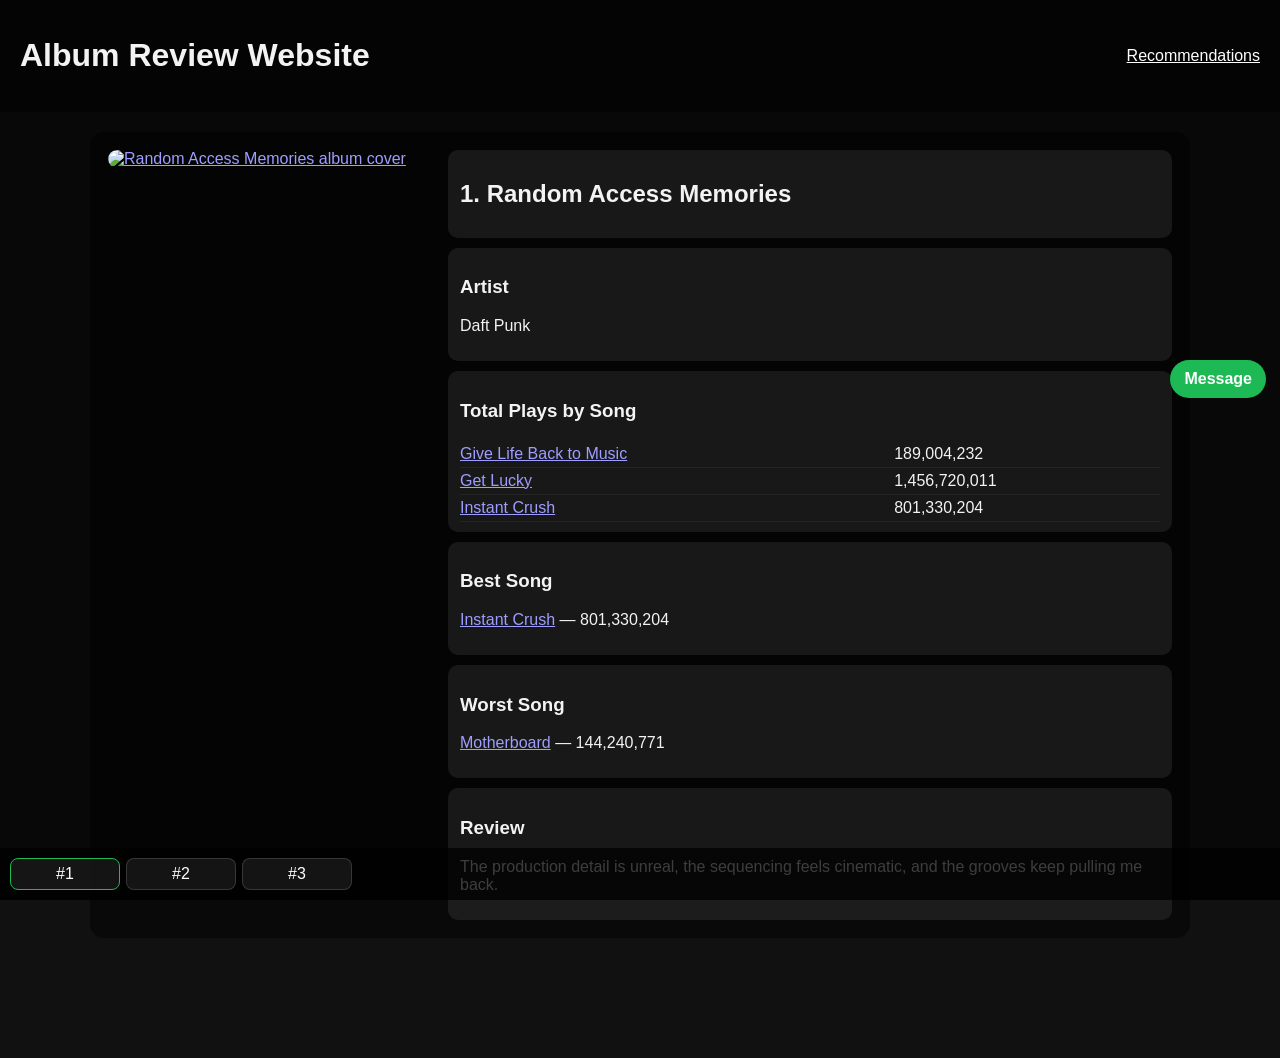
==== index.html @ a33fdcab "Implement static album review and recommendation experience Co-authored-by: IlliterateB <107432523+I" ====
<!doctype html>
<html lang="en">
  <head>
    <meta charset="UTF-8" />
    <meta name="viewport" content="width=device-width, initial-scale=1.0" />
    <title>Album Review Website</title>
    <link rel="stylesheet" href="./styles.css" />
  </head>
  <body>
    <div id="album-background" class="album-background"></div>
    <div class="page-overlay"></div>

    <header class="site-header">
      <h1>Album Review Website</h1>
      <nav>
        <a href="./recommendations.html">Recommendations</a>
      </nav>
    </header>

    <main class="main-content">
      <section id="album-view" class="album-view"></section>
    </main>

    <section id="album-slider" class="album-slider" aria-label="Album rank slider"></section>

    <button id="message-toggle" class="message-toggle" aria-label="Open message and comments panel">Message</button>
    <aside id="message-panel" class="message-panel hidden">
      <button id="panel-close" class="panel-close" aria-label="Close message panel">×</button>
      <h2>Sign In &amp; Comments</h2>
      <div id="auth-area"></div>
      <hr />
      <div id="comments-area"></div>
    </aside>

    <script src="./app.js"></script>
  </body>
</html>
---- styles.css ----
:root {
  color-scheme: dark;
  --bg: #111;
  --panel: rgba(12, 12, 12, 0.9);
  --card: rgba(255, 255, 255, 0.08);
  --text: #f3f3f3;
  --muted: #bdbdbd;
  --accent: #1db954;
}

* {
  box-sizing: border-box;
}

body {
  margin: 0;
  font-family: Arial, Helvetica, sans-serif;
  color: var(--text);
  background: var(--bg);
  min-height: 100vh;
}

.album-background {
  position: fixed;
  inset: 0;
  background-size: cover;
  background-position: center;
  transform: scale(1.1);
  filter: blur(28px) saturate(1.2);
  z-index: -3;
}

.page-overlay {
  position: fixed;
  inset: 0;
  background: rgba(0, 0, 0, 0.55);
  z-index: -2;
}

.site-header {
  display: flex;
  justify-content: space-between;
  align-items: center;
  gap: 12px;
  padding: 16px 20px;
  background: rgba(0, 0, 0, 0.4);
  position: sticky;
  top: 0;
  backdrop-filter: blur(8px);
}

.site-header a {
  color: #fff;
}

.main-content {
  padding: 20px;
  padding-bottom: 120px;
}

.album-view {
  max-width: 1100px;
  margin: 0 auto;
  background: rgba(0, 0, 0, 0.45);
  border-radius: 14px;
  padding: 18px;
  display: grid;
  grid-template-columns: 320px 1fr;
  gap: 20px;
}

.album-cover-link img {
  width: 100%;
  border-radius: 12px;
  display: block;
}

.meta-sections {
  display: grid;
  gap: 10px;
}

.section-card {
  background: var(--card);
  border-radius: 10px;
  padding: 10px 12px;
}

.song-table {
  width: 100%;
  border-collapse: collapse;
}

.song-table td {
  padding: 4px 0;
  border-bottom: 1px solid rgba(255, 255, 255, 0.06);
}

.album-slider {
  position: fixed;
  left: 0;
  right: 0;
  bottom: 0;
  padding: 10px;
  display: flex;
  gap: 6px;
  background: rgba(0, 0, 0, 0.75);
  overflow-x: auto;
  z-index: 5;
}

.slider-segment {
  min-width: 110px;
  border: 1px solid rgba(255, 255, 255, 0.15);
  background: rgba(255, 255, 255, 0.08);
  color: #fff;
  border-radius: 8px;
  padding: 6px;
  cursor: pointer;
  position: relative;
}

.slider-segment.active {
  border-color: var(--accent);
}

.hover-preview {
  display: none;
  position: absolute;
  bottom: 100%;
  left: 0;
  width: 220px;
  background: #161616;
  border: 1px solid rgba(255, 255, 255, 0.15);
  border-radius: 8px;
  padding: 8px;
}

.hover-preview img {
  width: 100%;
  border-radius: 6px;
}

.slider-segment:hover .hover-preview {
  display: block;
}

.message-toggle {
  position: fixed;
  right: 14px;
  top: 40%;
  z-index: 10;
  border: none;
  border-radius: 999px;
  padding: 10px 14px;
  background: var(--accent);
  color: #fff;
  font-weight: 700;
  cursor: pointer;
}

.message-panel {
  position: fixed;
  top: 0;
  right: 0;
  width: min(390px, 100%);
  height: 100vh;
  background: var(--panel);
  padding: 16px;
  z-index: 20;
  overflow-y: auto;
  border-left: 1px solid rgba(255, 255, 255, 0.12);
}

.message-panel.hidden {
  display: none;
}

.panel-close {
  float: right;
  border: none;
  background: transparent;
  color: #fff;
  font-size: 24px;
  cursor: pointer;
}

input,
textarea,
button {
  font: inherit;
}

input,
textarea {
  width: 100%;
  background: rgba(255, 255, 255, 0.08);
  border: 1px solid rgba(255, 255, 255, 0.2);
  color: #fff;
  border-radius: 8px;
  padding: 8px;
}

button.primary {
  background: var(--accent);
  border: none;
  color: #fff;
  padding: 8px 12px;
  border-radius: 8px;
  cursor: pointer;
}

.recommendations-layout {
  display: grid;
  grid-template-columns: minmax(260px, 420px) 1fr;
  gap: 20px;
  padding: 20px;
}

.recommend-search-results,
#recommend-list {
  display: grid;
  gap: 10px;
  margin-top: 12px;
}

.recommend-result,
.recommend-entry {
  background: var(--card);
  border-radius: 10px;
  padding: 10px;
  display: grid;
  grid-template-columns: 60px 1fr auto;
  gap: 10px;
  align-items: center;
}

.recommend-result img,
.recommend-entry img {
  width: 60px;
  border-radius: 6px;
}

.recommend-bar-wrap {
  width: 180px;
  height: 14px;
  background: rgba(255, 255, 255, 0.08);
  border-radius: 999px;
  overflow: hidden;
}

.recommend-bar {
  height: 100%;
  border-radius: 999px;
  background: rgb(60, 120, 60);
}

#recommend-dialog::backdrop {
  background: rgba(0, 0, 0, 0.6);
}

.recommend-dialog-content {
  min-width: min(92vw, 380px);
}

@media (max-width: 900px) {
  .album-view,
  .recommendations-layout {
    grid-template-columns: 1fr;
  }
}
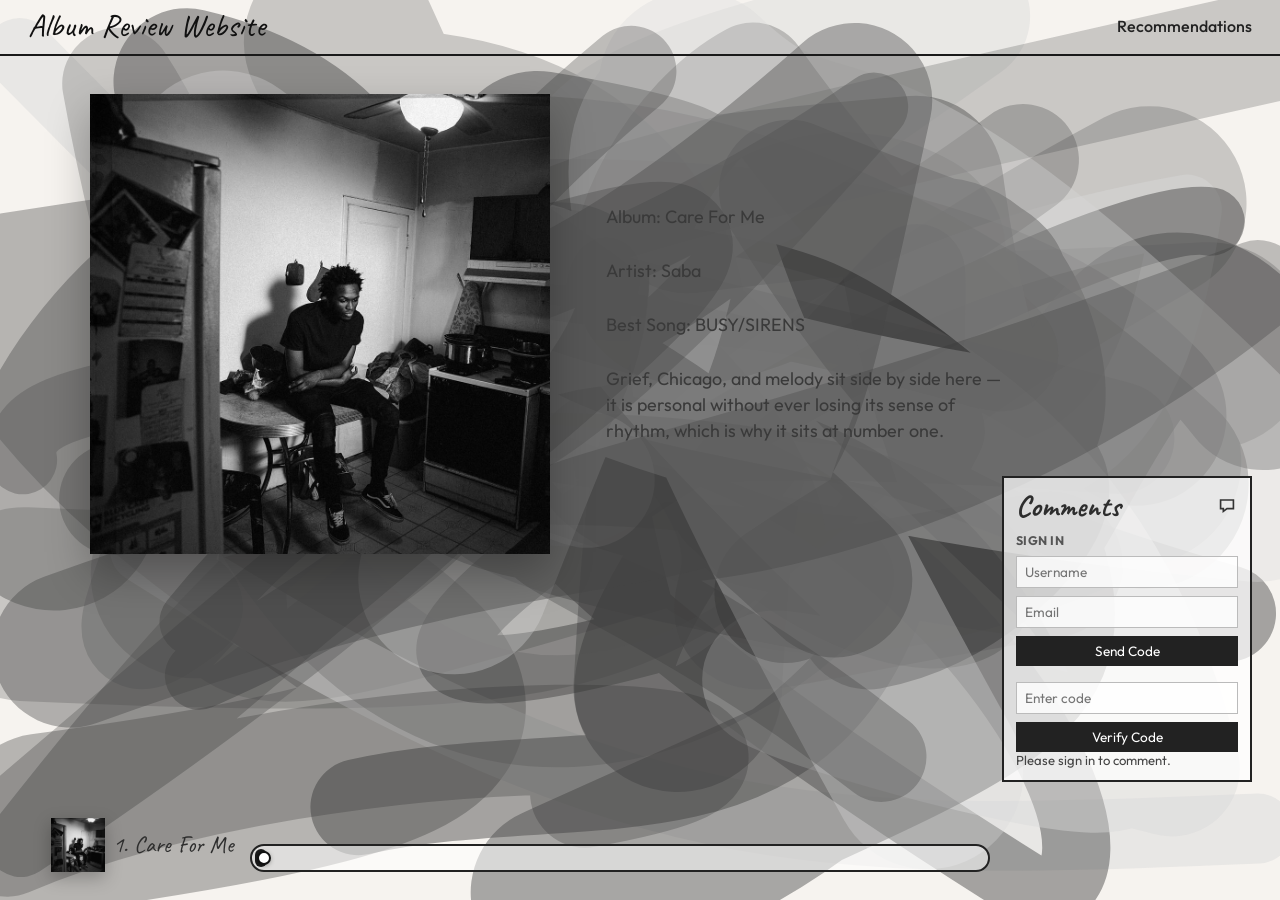
==== commit a2f18001: "Cursor AI changed the main page to fit a given image, grabbed the album covers and saved them locall" ====
--- a/index.html
+++ b/index.html
@@ -4,33 +4,47 @@
     <meta charset="UTF-8" />
     <meta name="viewport" content="width=device-width, initial-scale=1.0" />
     <title>Album Review Website</title>
+    <link rel="preconnect" href="https://fonts.googleapis.com" />
+    <link rel="preconnect" href="https://fonts.gstatic.com" crossorigin />
+    <link
+      href="https://fonts.googleapis.com/css2?family=Caveat:wght@500;700&family=Outfit:wght@300;400;500;600&display=swap"
+      rel="stylesheet"
+    />
     <link rel="stylesheet" href="./styles.css" />
   </head>
-  <body>
-    <div id="album-background" class="album-background"></div>
-    <div class="page-overlay"></div>
+  <body class="review-page">
+    <canvas id="swirl-canvas" class="swirl-canvas" aria-hidden="true"></canvas>
 
-    <header class="site-header">
-      <h1>Album Review Website</h1>
+    <header class="site-header url-bar">
+      <p class="url-label">Album Review Website</p>
       <nav>
         <a href="./recommendations.html">Recommendations</a>
       </nav>
     </header>
 
-    <main class="main-content">
+    <main class="album-stage">
       <section id="album-view" class="album-view"></section>
     </main>
 
-    <section id="album-slider" class="album-slider" aria-label="Album rank slider"></section>
-
-    <button id="message-toggle" class="message-toggle" aria-label="Open message and comments panel">Message</button>
-    <aside id="message-panel" class="message-panel hidden">
-      <button id="panel-close" class="panel-close" aria-label="Close message panel">×</button>
-      <h2>Sign In &amp; Comments</h2>
+    <aside id="comments-dock" class="comments-dock">
+      <div class="comments-heading">
+        <h2>Comments</h2>
+        <span class="comments-icon" aria-hidden="true">
+          <svg viewBox="0 0 24 24" width="22" height="22">
+            <path
+              fill="none"
+              stroke="currentColor"
+              stroke-width="1.8"
+              d="M5 6.5h14v9.5H12l-4 3v-3H5V6.5z"
+            />
+          </svg>
+        </span>
+      </div>
       <div id="auth-area"></div>
-      <hr />
       <div id="comments-area"></div>
     </aside>
+
+    <section id="album-slider" class="player-bar" aria-label="Album rank slider"></section>
 
     <script src="./app.js"></script>
   </body>
--- a/styles.css
+++ b/styles.css
@@ -20,6 +20,22 @@
   min-height: 100vh;
 }
 
+.site-header {
+  display: flex;
+  justify-content: space-between;
+  align-items: center;
+  gap: 12px;
+  padding: 16px 20px;
+  background: rgba(0, 0, 0, 0.4);
+  position: sticky;
+  top: 0;
+  backdrop-filter: blur(8px);
+}
+
+.site-header a {
+  color: #fff;
+}
+
 .album-background {
   position: fixed;
   inset: 0;
@@ -37,55 +53,11 @@
   z-index: -2;
 }
 
-.site-header {
-  display: flex;
-  justify-content: space-between;
-  align-items: center;
-  gap: 12px;
-  padding: 16px 20px;
-  background: rgba(0, 0, 0, 0.4);
-  position: sticky;
-  top: 0;
-  backdrop-filter: blur(8px);
-}
-
-.site-header a {
-  color: #fff;
-}
-
 .main-content {
   padding: 20px;
   padding-bottom: 120px;
 }
 
-.album-view {
-  max-width: 1100px;
-  margin: 0 auto;
-  background: rgba(0, 0, 0, 0.45);
-  border-radius: 14px;
-  padding: 18px;
-  display: grid;
-  grid-template-columns: 320px 1fr;
-  gap: 20px;
-}
-
-.album-cover-link img {
-  width: 100%;
-  border-radius: 12px;
-  display: block;
-}
-
-.meta-sections {
-  display: grid;
-  gap: 10px;
-}
-
-.section-card {
-  background: var(--card);
-  border-radius: 10px;
-  padding: 10px 12px;
-}
-
 .song-table {
   width: 100%;
   border-collapse: collapse;
@@ -94,95 +66,6 @@
 .song-table td {
   padding: 4px 0;
   border-bottom: 1px solid rgba(255, 255, 255, 0.06);
-}
-
-.album-slider {
-  position: fixed;
-  left: 0;
-  right: 0;
-  bottom: 0;
-  padding: 10px;
-  display: flex;
-  gap: 6px;
-  background: rgba(0, 0, 0, 0.75);
-  overflow-x: auto;
-  z-index: 5;
-}
-
-.slider-segment {
-  min-width: 110px;
-  border: 1px solid rgba(255, 255, 255, 0.15);
-  background: rgba(255, 255, 255, 0.08);
-  color: #fff;
-  border-radius: 8px;
-  padding: 6px;
-  cursor: pointer;
-  position: relative;
-}
-
-.slider-segment.active {
-  border-color: var(--accent);
-}
-
-.hover-preview {
-  display: none;
-  position: absolute;
-  bottom: 100%;
-  left: 0;
-  width: 220px;
-  background: #161616;
-  border: 1px solid rgba(255, 255, 255, 0.15);
-  border-radius: 8px;
-  padding: 8px;
-}
-
-.hover-preview img {
-  width: 100%;
-  border-radius: 6px;
-}
-
-.slider-segment:hover .hover-preview {
-  display: block;
-}
-
-.message-toggle {
-  position: fixed;
-  right: 14px;
-  top: 40%;
-  z-index: 10;
-  border: none;
-  border-radius: 999px;
-  padding: 10px 14px;
-  background: var(--accent);
-  color: #fff;
-  font-weight: 700;
-  cursor: pointer;
-}
-
-.message-panel {
-  position: fixed;
-  top: 0;
-  right: 0;
-  width: min(390px, 100%);
-  height: 100vh;
-  background: var(--panel);
-  padding: 16px;
-  z-index: 20;
-  overflow-y: auto;
-  border-left: 1px solid rgba(255, 255, 255, 0.12);
-}
-
-.message-panel.hidden {
-  display: none;
-}
-
-.panel-close {
-  float: right;
-  border: none;
-  background: transparent;
-  color: #fff;
-  font-size: 24px;
-  cursor: pointer;
 }
 
 input,
@@ -263,9 +146,316 @@
   min-width: min(92vw, 380px);
 }
 
+/* --- Main review page (wireframe layout) --- */
+
+body.review-page {
+  color-scheme: light;
+  font-family: "Outfit", Arial, sans-serif;
+  color: #2d2d2d;
+  background: #f6f3ef;
+  min-height: 100vh;
+  overflow-x: hidden;
+}
+
+.swirl-canvas {
+  position: fixed;
+  inset: 0;
+  width: 100%;
+  height: 100%;
+  z-index: 0;
+  pointer-events: none;
+}
+
+.review-page .url-bar {
+  position: relative;
+  z-index: 2;
+  background: transparent;
+  backdrop-filter: none;
+  border-bottom: 2px solid #1a1a1a;
+  padding: 10px 28px 12px;
+}
+
+.review-page .url-label {
+  margin: 0;
+  font-family: "Caveat", cursive;
+  font-size: 2rem;
+  line-height: 1;
+  color: #111;
+}
+
+.review-page .site-header a {
+  color: #222;
+  font-weight: 500;
+  text-decoration: none;
+  border-bottom: 1px solid transparent;
+}
+
+.review-page .site-header a:hover {
+  border-bottom-color: #222;
+}
+
+.album-stage {
+  position: relative;
+  z-index: 1;
+  min-height: calc(100vh - 220px);
+  display: flex;
+  align-items: center;
+  justify-content: center;
+  padding: 36px 7% 180px;
+}
+
+.review-page .album-view {
+  width: min(1100px, 100%);
+  display: grid;
+  grid-template-columns: minmax(260px, 460px) minmax(240px, 1fr);
+  gap: 56px;
+  align-items: center;
+  background: transparent;
+  padding: 0;
+  margin: 0;
+}
+
+.album-cover-link {
+  display: block;
+}
+
+.album-cover-link img {
+  width: 100%;
+  display: block;
+  box-shadow: 0 18px 40px rgba(0, 0, 0, 0.28);
+}
+
+.album-copy {
+  display: grid;
+  gap: 28px;
+  color: #3a3a3a;
+  font-size: 1.12rem;
+  font-weight: 400;
+  line-height: 1.45;
+}
+
+.album-copy p {
+  margin: 0;
+}
+
+.album-copy a {
+  color: inherit;
+  text-decoration: none;
+}
+
+.album-copy a:hover {
+  text-decoration: underline;
+}
+
+.album-review {
+  max-width: 34ch;
+}
+
+.comments-dock {
+  position: fixed;
+  right: 28px;
+  bottom: 118px;
+  z-index: 4;
+  width: min(250px, calc(100vw - 32px));
+  border: 2px solid #222;
+  background: rgba(255, 255, 255, 0.72);
+  padding: 10px 12px 12px;
+  max-height: min(48vh, 420px);
+  overflow: auto;
+}
+
+.comments-heading {
+  display: flex;
+  align-items: center;
+  justify-content: space-between;
+  gap: 8px;
+  margin-bottom: 8px;
+}
+
+.comments-heading h2 {
+  margin: 0;
+  font-family: "Caveat", cursive;
+  font-size: 1.85rem;
+  font-weight: 700;
+}
+
+.comments-icon {
+  color: #333;
+}
+
+.review-page #auth-area,
+.review-page #comments-area {
+  display: grid;
+  gap: 8px;
+}
+
+.review-page #auth-area h3,
+.review-page #comments-area h3 {
+  margin: 0;
+  font-size: 0.78rem;
+  letter-spacing: 0.04em;
+  text-transform: uppercase;
+  color: #555;
+}
+
+.review-page input,
+.review-page textarea {
+  background: rgba(255, 255, 255, 0.8);
+  border: 1px solid #bbb;
+  color: #222;
+  border-radius: 0;
+  padding: 6px 8px;
+  font-size: 0.85rem;
+}
+
+.review-page button.primary,
+.review-page #sign-out {
+  background: #222;
+  color: #fff;
+  border: none;
+  border-radius: 0;
+  padding: 6px 10px;
+  cursor: pointer;
+  font-size: 0.85rem;
+}
+
+.review-page #auth-note,
+.review-page #comments-area p {
+  margin: 0;
+  font-size: 0.82rem;
+  color: #444;
+}
+
+.comment-item {
+  margin: 10px 0 12px;
+}
+
+.comment-item strong {
+  display: block;
+  font-family: "Caveat", cursive;
+  font-size: 1.25rem;
+  font-weight: 700;
+}
+
+.comment-item p {
+  margin: 2px 0 0;
+  border-bottom: 1px solid #777;
+  min-height: 1.1em;
+  font-size: 0.82rem;
+  color: #555;
+}
+
+.player-bar {
+  position: fixed;
+  left: 4%;
+  right: 290px;
+  bottom: 28px;
+  z-index: 5;
+  display: grid;
+  grid-template-columns: auto 1fr;
+  gap: 14px 16px;
+  align-items: end;
+}
+
+.player-now {
+  display: grid;
+  grid-template-columns: 54px 1fr;
+  gap: 8px;
+  align-items: center;
+}
+
+.player-now img {
+  width: 54px;
+  height: 54px;
+  object-fit: cover;
+  box-shadow: 0 6px 16px rgba(0, 0, 0, 0.25);
+}
+
+.player-now p {
+  margin: 0;
+  font-family: "Caveat", cursive;
+  font-size: 1.45rem;
+  line-height: 1.1;
+}
+
+.player-track-wrap {
+  position: relative;
+  padding-top: 8px;
+}
+
+.player-track {
+  position: relative;
+  height: 28px;
+  border: 2px solid #222;
+  border-radius: 999px;
+  background: rgba(255, 255, 255, 0.55);
+  cursor: pointer;
+}
+
+.player-fill {
+  position: absolute;
+  inset: 3px auto 3px 3px;
+  border-radius: 999px;
+  background: #1a1a1a;
+}
+
+.player-knob {
+  position: absolute;
+  top: 50%;
+  width: 14px;
+  height: 14px;
+  border-radius: 50%;
+  background: #fff;
+  border: 2px solid #111;
+  transform: translate(-50%, -50%);
+  box-shadow: 0 1px 4px rgba(0, 0, 0, 0.3);
+}
+
+.player-preview {
+  display: none;
+  position: absolute;
+  bottom: calc(100% + 10px);
+  width: 180px;
+  background: rgba(255, 255, 255, 0.94);
+  border: 1px solid #222;
+  padding: 8px;
+  pointer-events: none;
+}
+
+.player-preview.visible {
+  display: block;
+}
+
+.player-preview img {
+  width: 100%;
+  display: block;
+}
+
+.player-preview strong,
+.player-preview span {
+  display: block;
+}
+
 @media (max-width: 900px) {
   .album-view,
+  .review-page .album-view,
   .recommendations-layout {
     grid-template-columns: 1fr;
   }
-}
+
+  .album-stage {
+    padding: 24px 6% 260px;
+  }
+
+  .player-bar {
+    left: 16px;
+    right: 16px;
+    bottom: 16px;
+    grid-template-columns: 1fr;
+  }
+
+  .comments-dock {
+    right: 16px;
+    bottom: 150px;
+  }
+}
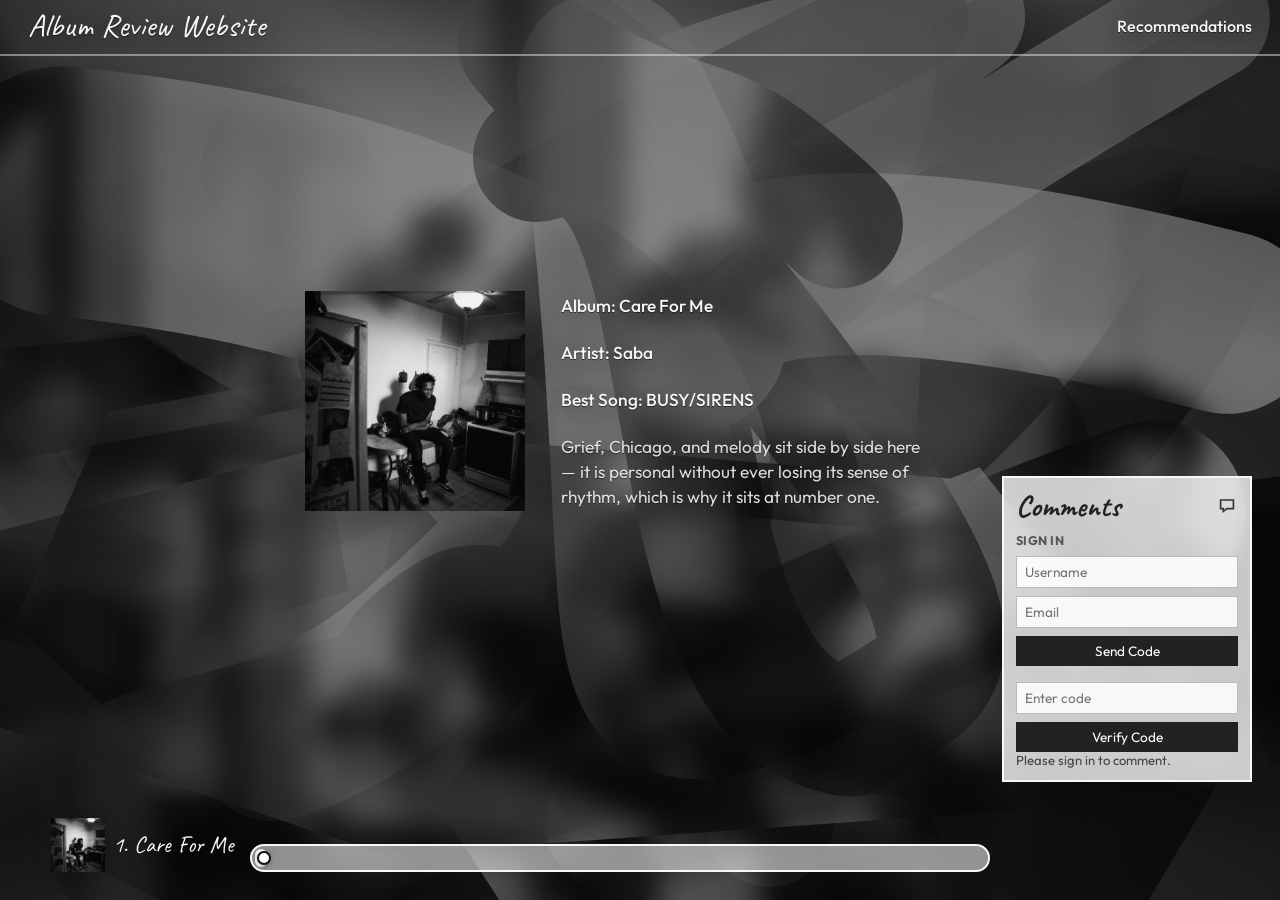
==== commit 2a6bec6d: "Made the album cover a more reasonable size, and made the background look better and has different s" ====
--- a/index.html
+++ b/index.html
@@ -13,7 +13,11 @@
     <link rel="stylesheet" href="./styles.css" />
   </head>
   <body class="review-page">
-    <canvas id="swirl-canvas" class="swirl-canvas" aria-hidden="true"></canvas>
+    <div class="bg-stack" aria-hidden="true">
+      <canvas id="swirl-canvas-a" class="swirl-canvas is-active"></canvas>
+      <canvas id="swirl-canvas-b" class="swirl-canvas"></canvas>
+      <div class="bg-wash"></div>
+    </div>
 
     <header class="site-header url-bar">
       <p class="url-label">Album Review Website</p>
--- a/styles.css
+++ b/styles.css
@@ -36,23 +36,6 @@
   color: #fff;
 }
 
-.album-background {
-  position: fixed;
-  inset: 0;
-  background-size: cover;
-  background-position: center;
-  transform: scale(1.1);
-  filter: blur(28px) saturate(1.2);
-  z-index: -3;
-}
-
-.page-overlay {
-  position: fixed;
-  inset: 0;
-  background: rgba(0, 0, 0, 0.55);
-  z-index: -2;
-}
-
 .main-content {
   padding: 20px;
   padding-bottom: 120px;
@@ -146,33 +129,74 @@
   min-width: min(92vw, 380px);
 }
 
-/* --- Main review page (wireframe layout) --- */
+/* --- Main review page --- */
 
 body.review-page {
+  --ink: #161616;
+  --ink-soft: rgba(22, 22, 22, 0.78);
+  --wash: rgba(255, 255, 255, 0.42);
+  --copy-shadow: 0 1px 0 rgba(255, 255, 255, 0.55), 0 2px 18px rgba(255, 255, 255, 0.35);
+  --header-line: rgba(22, 22, 22, 0.55);
   color-scheme: light;
   font-family: "Outfit", Arial, sans-serif;
-  color: #2d2d2d;
-  background: #f6f3ef;
+  color: var(--ink);
+  background: #eceae6;
   min-height: 100vh;
-  overflow-x: hidden;
+  overflow: hidden;
+  height: 100vh;
+}
+
+body.review-page.is-dark-text {
+  --ink: #101010;
+  --ink-soft: rgba(16, 16, 16, 0.82);
+  --wash: rgba(255, 255, 255, 0.48);
+  --copy-shadow: 0 1px 0 rgba(255, 255, 255, 0.7), 0 3px 22px rgba(255, 255, 255, 0.45);
+  --header-line: rgba(16, 16, 16, 0.5);
+}
+
+body.review-page.is-light-text {
+  --ink: #f7f7f7;
+  --ink-soft: rgba(247, 247, 247, 0.88);
+  --wash: rgba(0, 0, 0, 0.38);
+  --copy-shadow: 0 1px 0 rgba(0, 0, 0, 0.55), 0 3px 20px rgba(0, 0, 0, 0.45);
+  --header-line: rgba(247, 247, 247, 0.45);
+}
+
+.bg-stack {
+  position: fixed;
+  inset: 0;
+  z-index: 0;
+  pointer-events: none;
 }
 
 .swirl-canvas {
-  position: fixed;
+  position: absolute;
   inset: 0;
   width: 100%;
   height: 100%;
-  z-index: 0;
-  pointer-events: none;
+  opacity: 0;
+  transition: opacity 0.7s ease;
+}
+
+.swirl-canvas.is-active {
+  opacity: 1;
+}
+
+.bg-wash {
+  position: absolute;
+  inset: 0;
+  background: var(--wash);
+  transition: background 0.7s ease;
 }
 
 .review-page .url-bar {
   position: relative;
-  z-index: 2;
+  z-index: 3;
   background: transparent;
   backdrop-filter: none;
-  border-bottom: 2px solid #1a1a1a;
+  border-bottom: 2px solid var(--header-line);
   padding: 10px 28px 12px;
+  color: var(--ink);
 }
 
 .review-page .url-label {
@@ -180,58 +204,125 @@
   font-family: "Caveat", cursive;
   font-size: 2rem;
   line-height: 1;
-  color: #111;
+  color: var(--ink);
+  text-shadow: var(--copy-shadow);
 }
 
 .review-page .site-header a {
-  color: #222;
+  color: var(--ink);
   font-weight: 500;
   text-decoration: none;
   border-bottom: 1px solid transparent;
+  text-shadow: var(--copy-shadow);
 }
 
 .review-page .site-header a:hover {
-  border-bottom-color: #222;
+  border-bottom-color: var(--ink);
 }
 
 .album-stage {
   position: relative;
   z-index: 1;
-  min-height: calc(100vh - 220px);
+  height: calc(100vh - 64px);
   display: flex;
   align-items: center;
   justify-content: center;
-  padding: 36px 7% 180px;
+  padding: 24px 8% 170px;
+  overflow: hidden;
 }
 
 .review-page .album-view {
-  width: min(1100px, 100%);
-  display: grid;
-  grid-template-columns: minmax(260px, 460px) minmax(240px, 1fr);
-  gap: 56px;
+  width: min(780px, 100%);
+  display: grid;
+  grid-template-columns: 220px minmax(220px, 1fr);
+  gap: 36px;
   align-items: center;
   background: transparent;
   padding: 0;
-  margin: 0;
+  margin: 0 0 0 max(2%, calc(18vw - 120px));
+  will-change: transform, opacity;
+}
+
+.review-page .album-view.is-leaving-next {
+  animation: leave-next 0.55s ease forwards;
+}
+
+.review-page .album-view.is-leaving-prev {
+  animation: leave-prev 0.55s ease forwards;
+}
+
+.review-page .album-view.is-entering-next {
+  animation: enter-next 0.55s ease forwards;
+}
+
+.review-page .album-view.is-entering-prev {
+  animation: enter-prev 0.55s ease forwards;
+}
+
+@keyframes leave-next {
+  from {
+    opacity: 1;
+    transform: translate3d(0, 0, 0);
+  }
+  to {
+    opacity: 0;
+    transform: translate3d(-56px, -40px, 0);
+  }
+}
+
+@keyframes leave-prev {
+  from {
+    opacity: 1;
+    transform: translate3d(0, 0, 0);
+  }
+  to {
+    opacity: 0;
+    transform: translate3d(56px, 40px, 0);
+  }
+}
+
+@keyframes enter-next {
+  from {
+    opacity: 0;
+    transform: translate3d(56px, 40px, 0);
+  }
+  to {
+    opacity: 1;
+    transform: translate3d(0, 0, 0);
+  }
+}
+
+@keyframes enter-prev {
+  from {
+    opacity: 0;
+    transform: translate3d(-56px, -40px, 0);
+  }
+  to {
+    opacity: 1;
+    transform: translate3d(0, 0, 0);
+  }
 }
 
 .album-cover-link {
   display: block;
+  width: 220px;
+  max-width: 100%;
 }
 
 .album-cover-link img {
   width: 100%;
   display: block;
-  box-shadow: 0 18px 40px rgba(0, 0, 0, 0.28);
+  box-shadow: 0 16px 34px rgba(0, 0, 0, 0.32);
 }
 
 .album-copy {
   display: grid;
-  gap: 28px;
-  color: #3a3a3a;
-  font-size: 1.12rem;
-  font-weight: 400;
+  gap: 22px;
+  color: var(--ink);
+  font-size: 1.08rem;
+  font-weight: 500;
   line-height: 1.45;
+  text-shadow: var(--copy-shadow);
 }
 
 .album-copy p {
@@ -249,6 +340,8 @@
 
 .album-review {
   max-width: 34ch;
+  color: var(--ink-soft);
+  font-weight: 400;
 }
 
 .comments-dock {
@@ -257,11 +350,13 @@
   bottom: 118px;
   z-index: 4;
   width: min(250px, calc(100vw - 32px));
-  border: 2px solid #222;
-  background: rgba(255, 255, 255, 0.72);
+  border: 2px solid var(--ink);
+  background: rgba(255, 255, 255, 0.78);
+  color: #222;
   padding: 10px 12px 12px;
   max-height: min(48vh, 420px);
   overflow: auto;
+  backdrop-filter: blur(8px);
 }
 
 .comments-heading {
@@ -277,6 +372,7 @@
   font-family: "Caveat", cursive;
   font-size: 1.85rem;
   font-weight: 700;
+  color: #222;
 }
 
 .comments-icon {
@@ -300,7 +396,7 @@
 
 .review-page input,
 .review-page textarea {
-  background: rgba(255, 255, 255, 0.8);
+  background: rgba(255, 255, 255, 0.88);
   border: 1px solid #bbb;
   color: #222;
   border-radius: 0;
@@ -335,6 +431,7 @@
   font-family: "Caveat", cursive;
   font-size: 1.25rem;
   font-weight: 700;
+  color: #222;
 }
 
 .comment-item p {
@@ -355,6 +452,7 @@
   grid-template-columns: auto 1fr;
   gap: 14px 16px;
   align-items: end;
+  color: var(--ink);
 }
 
 .player-now {
@@ -376,6 +474,7 @@
   font-family: "Caveat", cursive;
   font-size: 1.45rem;
   line-height: 1.1;
+  text-shadow: var(--copy-shadow);
 }
 
 .player-track-wrap {
@@ -386,7 +485,7 @@
 .player-track {
   position: relative;
   height: 28px;
-  border: 2px solid #222;
+  border: 2px solid var(--ink);
   border-radius: 999px;
   background: rgba(255, 255, 255, 0.55);
   cursor: pointer;
@@ -396,7 +495,8 @@
   position: absolute;
   inset: 3px auto 3px 3px;
   border-radius: 999px;
-  background: #1a1a1a;
+  background: var(--ink);
+  transition: width 0.45s ease;
 }
 
 .player-knob {
@@ -409,6 +509,7 @@
   border: 2px solid #111;
   transform: translate(-50%, -50%);
   box-shadow: 0 1px 4px rgba(0, 0, 0, 0.3);
+  transition: left 0.45s ease;
 }
 
 .player-preview {
@@ -418,6 +519,7 @@
   width: 180px;
   background: rgba(255, 255, 255, 0.94);
   border: 1px solid #222;
+  color: #222;
   padding: 8px;
   pointer-events: none;
 }
@@ -436,7 +538,7 @@
   display: block;
 }
 
-@media (max-width: 900px) {
+@media (max-width: 760px) {
   .album-view,
   .review-page .album-view,
   .recommendations-layout {
@@ -444,7 +546,16 @@
   }
 
   .album-stage {
-    padding: 24px 6% 260px;
+    padding: 24px 6% 250px;
+    align-items: flex-start;
+  }
+
+  .review-page .album-view {
+    margin: 0;
+  }
+
+  .album-cover-link {
+    width: min(200px, 58vw);
   }
 
   .player-bar {
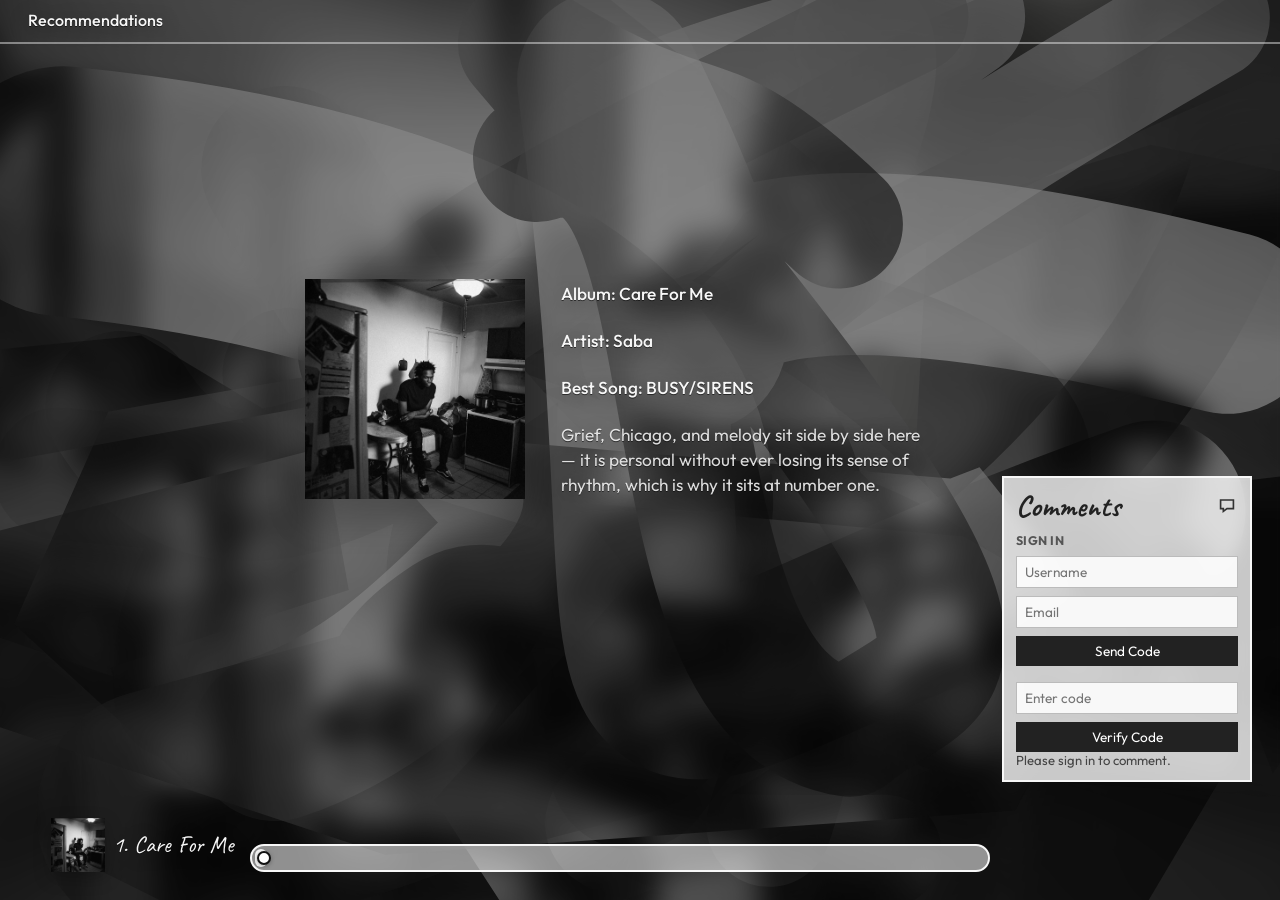
==== commit f64e43fe: "Removed the "Album Review Wesbite Title" in webpage header." ====
--- a/index.html
+++ b/index.html
@@ -20,7 +20,7 @@
     </div>
 
     <header class="site-header url-bar">
-      <p class="url-label">Album Review Website</p>
+
       <nav>
         <a href="./recommendations.html">Recommendations</a>
       </nav>
--- a/styles.css
+++ b/styles.css
@@ -136,7 +136,7 @@
   --ink-soft: rgba(22, 22, 22, 0.78);
   --wash: rgba(255, 255, 255, 0.42);
   --copy-shadow: 0 1px 0 rgba(255, 255, 255, 0.55), 0 2px 18px rgba(255, 255, 255, 0.35);
-  --header-line: rgba(22, 22, 22, 0.55);
+
   color-scheme: light;
   font-family: "Outfit", Arial, sans-serif;
   color: var(--ink);
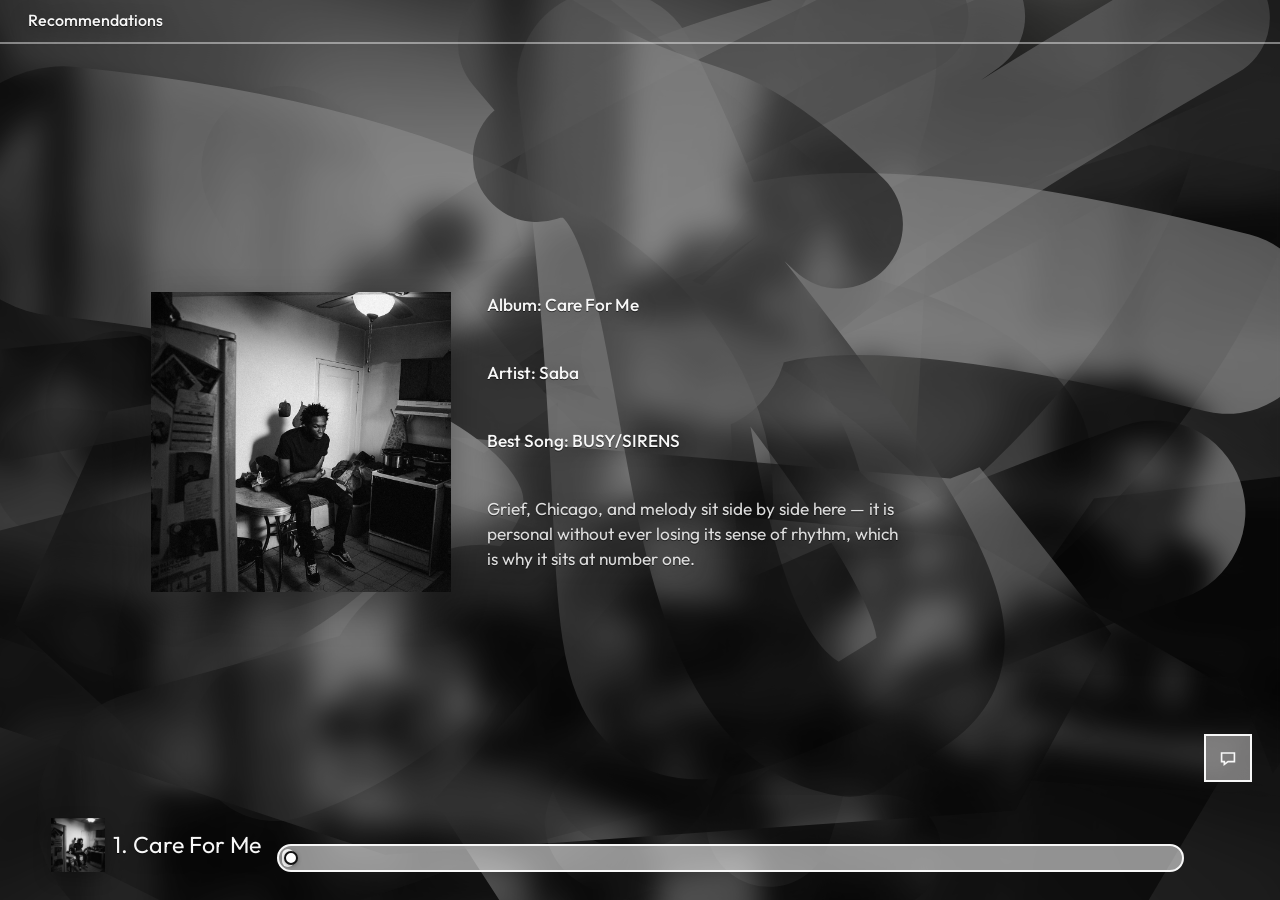
==== commit 9931f86f: "Updated README for py http.server, and comment section starts as a button and is opened and closed f" ====
--- a/index.html
+++ b/index.html
@@ -31,8 +31,21 @@
     </main>
 
     <aside id="comments-dock" class="comments-dock">
-      <div class="comments-heading">
-        <h2>Comments</h2>
+      <div id="comments-panel" class="comments-panel" hidden>
+        <div class="comments-heading">
+          <h2>Comments</h2>
+        </div>
+        <div id="auth-area"></div>
+        <div id="comments-area"></div>
+      </div>
+      <button
+        type="button"
+        id="comments-toggle"
+        class="comments-toggle"
+        aria-expanded="false"
+        aria-controls="comments-panel"
+        aria-label="Open comments"
+      >
         <span class="comments-icon" aria-hidden="true">
           <svg viewBox="0 0 24 24" width="22" height="22">
             <path
@@ -43,9 +56,7 @@
             />
           </svg>
         </span>
-      </div>
-      <div id="auth-area"></div>
-      <div id="comments-area"></div>
+      </button>
     </aside>
 
     <section id="album-slider" class="player-bar" aria-label="Album rank slider"></section>
--- a/styles.css
+++ b/styles.css
@@ -136,7 +136,6 @@
   --ink-soft: rgba(22, 22, 22, 0.78);
   --wash: rgba(255, 255, 255, 0.42);
   --copy-shadow: 0 1px 0 rgba(255, 255, 255, 0.55), 0 2px 18px rgba(255, 255, 255, 0.35);
-
   color-scheme: light;
   font-family: "Outfit", Arial, sans-serif;
   color: var(--ink);
@@ -201,7 +200,7 @@
 
 .review-page .url-label {
   margin: 0;
-  font-family: "Caveat", cursive;
+  font-family: "Outfit", Arial, sans-serif;
   font-size: 2rem;
   line-height: 1;
   color: var(--ink);
@@ -227,19 +226,19 @@
   display: flex;
   align-items: center;
   justify-content: center;
-  padding: 24px 8% 170px;
+  padding: 24px 8% 5%;
   overflow: hidden;
 }
 
 .review-page .album-view {
-  width: min(780px, 100%);
-  display: grid;
-  grid-template-columns: 220px minmax(220px, 1fr);
+  width: min(1000px, 100%);
+  display: grid;
+  grid-template-columns: 300px minmax(300px, 1fr);
   gap: 36px;
-  align-items: center;
+  align-items: left;
   background: transparent;
   padding: 0;
-  margin: 0 0 0 max(2%, calc(18vw - 120px));
+  margin: 0 0 0 max(2%, calc(12vw - 150px));
   will-change: transform, opacity;
 }
 
@@ -305,7 +304,7 @@
 
 .album-cover-link {
   display: block;
-  width: 220px;
+  width: 300px;
   max-width: 100%;
 }
 
@@ -339,7 +338,7 @@
 }
 
 .album-review {
-  max-width: 34ch;
+  max-width: 38ch;
   color: var(--ink-soft);
   font-weight: 400;
 }
@@ -349,14 +348,51 @@
   right: 28px;
   bottom: 118px;
   z-index: 4;
+  display: flex;
+  flex-direction: column;
+  align-items: flex-end;
+  justify-content: flex-end;
+  gap: 10px;
+  max-height: calc(100vh - 140px);
+}
+
+.comments-toggle {
+  display: grid;
+  place-items: center;
+  width: 48px;
+  height: 48px;
+  border: 2px solid var(--ink);
+  background: rgba(203, 200, 200, 0.55);
+  color: var(--ink);
+  padding: 0;
+  cursor: pointer;
+  backdrop-filter: blur(8px);
+}
+
+.comments-toggle:hover {
+  background: rgba(203, 200, 200, 0.75);
+}
+
+.comments-icon {
+  display: grid;
+  place-items: center;
+  color: inherit;
+}
+
+.comments-panel {
   width: min(250px, calc(100vw - 32px));
   border: 2px solid var(--ink);
-  background: rgba(255, 255, 255, 0.78);
+  background: rgba(203, 200, 200, 0.25);
   color: #222;
-  padding: 10px 12px 12px;
+  padding: 5px;
+  padding-right: 1px;
   max-height: min(48vh, 420px);
   overflow: auto;
   backdrop-filter: blur(8px);
+}
+
+.comments-panel[hidden] {
+  display: none;
 }
 
 .comments-heading {
@@ -369,14 +405,10 @@
 
 .comments-heading h2 {
   margin: 0;
-  font-family: "Caveat", cursive;
+  font-family: "Outfit", Arial, sans-serif;
   font-size: 1.85rem;
   font-weight: 700;
   color: #222;
-}
-
-.comments-icon {
-  color: #333;
 }
 
 .review-page #auth-area,
@@ -428,7 +460,7 @@
 
 .comment-item strong {
   display: block;
-  font-family: "Caveat", cursive;
+  font-family: "Outfit", Arial, sans-serif;
   font-size: 1.25rem;
   font-weight: 700;
   color: #222;
@@ -445,7 +477,7 @@
 .player-bar {
   position: fixed;
   left: 4%;
-  right: 290px;
+  right: 96px;
   bottom: 28px;
   z-index: 5;
   display: grid;
@@ -471,7 +503,7 @@
 
 .player-now p {
   margin: 0;
-  font-family: "Caveat", cursive;
+  font-family: "Outfit", Arial, sans-serif;
   font-size: 1.45rem;
   line-height: 1.1;
   text-shadow: var(--copy-shadow);
@@ -566,7 +598,7 @@
   }
 
   .comments-dock {
-    right: 16px;
+    right: 5px;
     bottom: 150px;
   }
 }
